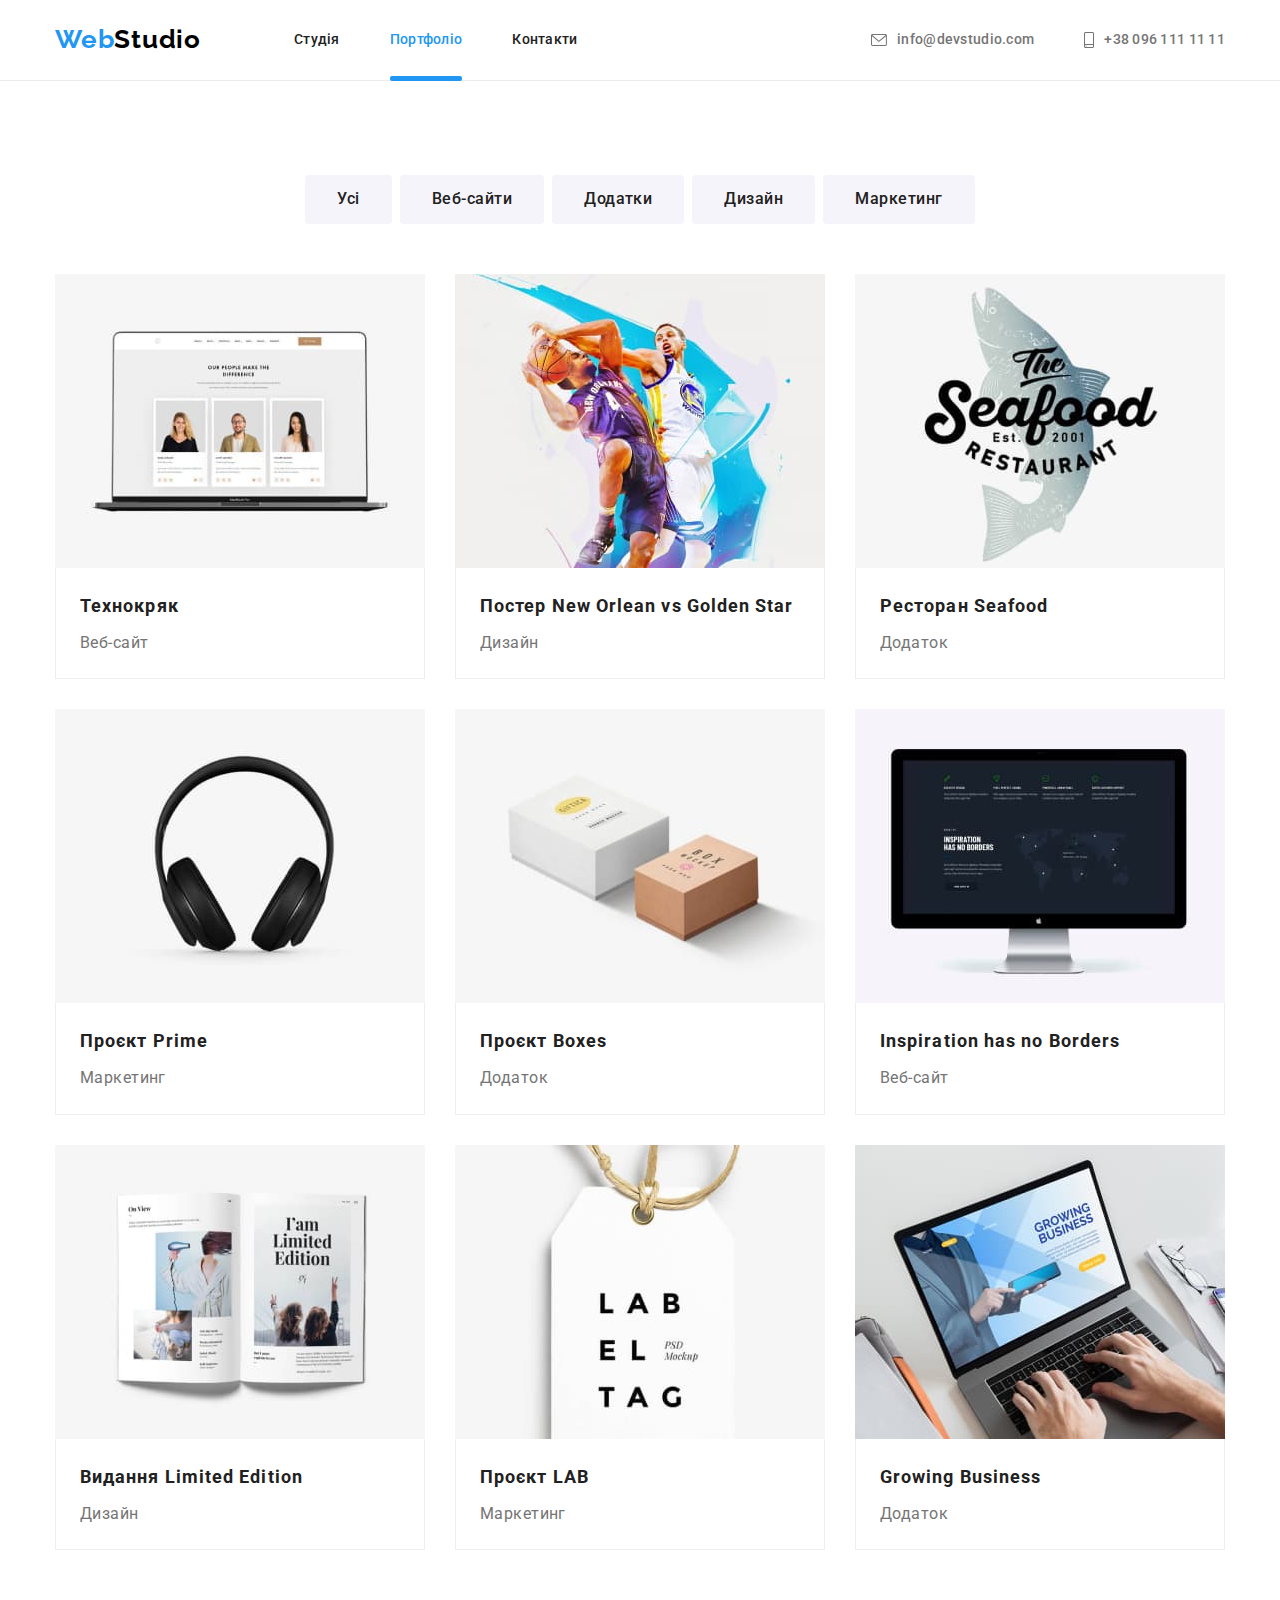
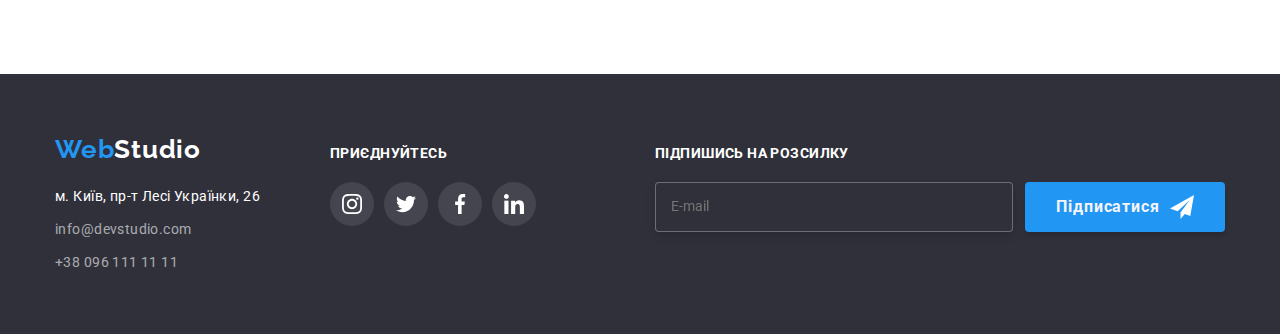
==== portfolio.html @ e3ce152b "up" ====
<!DOCTYPE html>
<html lang="uk">
  <head>
    <meta charset="UTF-8" />
    <meta http-equiv="X-UA-Compatible" content="IE=edge" />
    <meta name="viewport" content="width=device-width, initial-scale=1.0" />
    <title>WebStudio</title>
    <link rel="preconnect" href="https://fonts.googleapis.com" />
    <link rel="preconnect" href="https://fonts.gstatic.com" crossorigin />
    <link
      href="https://fonts.googleapis.com/css2?family=Raleway:wght@700&family=Roboto:wght@400;500;700;900&display=swap"
      rel="stylesheet"
    />
    <link
      rel="stylesheet"
      href="https://cdnjs.cloudflare.com/ajax/libs/modern-normalize/1.1.0/modern-normalize.min.css"
    />
    <link rel="stylesheet" href="./css/styles.css" />
  </head>
  <body>
    <header class="main-header">
      <div class="conteiner page-header-container">
        <nav class="site-nav">
          <a href="./index.html" class="logo head"
            ><span class="logo blu">Web</span
            ><span class="logo black">Studio</span></a
          >
          <ul class="site-nav list">
            <li class="list">
              <a href="./index.html" class="menu-link link">Студія</a>
            </li>
            <li class="list">
              <a href="./portfolio.html" class="menu-link link current"
                >Портфоліо</a
              >
            </li>
            <li class="list"><a href="" class="menu-link link">Контакти</a></li>
          </ul>
        </nav>
        <ul class="contacts-nav list">
          <li class="mail list">
            <a class="link" href="mailto:info@devstudio.com">
              <svg class="contact-icon-item" width="16" height="12">
                <use href="./images/icons.svg#icon-envelope"></use></svg>info@devstudio.com</a
            >
          </li>
          <li class="tel list">
            <a class="link" href="tel:+380961111111">
              <svg class="contact-icon-item" width="10" height="16">
                <use href="./images/icons.svg#icon-smartphone"></use></svg>+38 096 111 11 11</a
            >
          </li>
        </ul>
      </div>
    </header>
    <main>
      <section class="section">
        <div class="conteiner">
          <h1 class="visually-hidden">filtr</h1>
          <ul class="list flex-menu">
            <li>
              <button class="model-open-button" type="button">Усі</button>
            </li>
            <li>
              <button class="model-open-button" type="button">Веб-сайти</button>
            </li>
            <li>
              <button class="model-open-button" type="button">Додатки</button>
            </li>
            <li>
              <button class="model-open-button" type="button">Дизайн</button>
            </li>
            <li>
              <button class="model-open-button" type="button">Маркетинг</button>
            </li>
          </ul>
          <ul class="list flex-conteiner">
            <li class="flex-element">
              <a href="#" class="work-content link">
                <div class="teal-list-img">
                  <img
                    src="images/img5.jpg"
                    alt="Технокряк"
                    width="370"
                    height="294"
                  />
                  <p class="overlay">
                    Ресурс пропонує комплексні пропозиції з різним рівнем
                    функціоналу та сервісів. Все це дозволить відвідувачу
                    отримати вичерпні відомості про компанію чи приватну особу.
                  </p>
                </div>
                <div class="list-blok">
                  <h2 class="list-pro">Технокряк</h2>
                  <p class="list-filtr">Веб-сайт</p>
                </div>
              </a>
            </li>
            <li class="flex-element">
              <a href="#" class="work-content link">
                <div class="teal-list-img">
                  <img
                    src="images/img6.jpg"
                    alt="Постер New Orlean vs Golden Star"
                    width="370"
                    height="294"
                  />
                  <p class="overlay">
                    Ресурс пропонує комплексні пропозиції з різним рівнем
                    функціоналу та сервісів. Все це дозволить відвідувачу
                    отримати вичерпні відомості про компанію чи приватну особу.
                  </p>
                </div>
                <div class="list-blok">
                  <h2 class="list-pro">Постер New Orlean vs Golden Star</h2>
                  <p class="list-filtr">Дизайн</p>
                </div>
              </a>
            </li>
            <li class="flex-element">
              <a href="#" class="work-content link">
                <div class="teal-list-img">
                  <img
                    src="images/img7.jpg"
                    alt="Ресторан Seafood"
                    height="294"
                  />
                  <p class="overlay">
                    Ресурс пропонує комплексні пропозиції з різним рівнем
                    функціоналу та сервісів. Все це дозволить відвідувачу
                    отримати вичерпні відомості про компанію чи приватну особу.
                  </p>
                </div>
                <div class="list-blok">
                  <h2 class="list-pro">Ресторан Seafood</h2>
                  <p class="list-filtr">Додаток</p>
                </div>
              </a>
            </li>
            <li class="flex-element">
              <a href="#" class="work-content link">
                <div class="teal-list-img">
                  <img src="images/img8.jpg" alt="Проєкт Prime" height="294" />
                  <p class="overlay">
                    Ресурс пропонує комплексні пропозиції з різним рівнем
                    функціоналу та сервісів. Все це дозволить відвідувачу
                    отримати вичерпні відомості про компанію чи приватну особу.
                  </p>
                </div>
                <div class="list-blok">
                  <h2 class="list-pro">Проєкт Prime</h2>
                  <p class="list-filtr">Маркетинг</p>
                </div>
              </a>
            </li>
            <li class="flex-element">
              <a href="#" class="work-content link">
                <div class="teal-list-img">
                  <img src="images/img9.jpg" alt="Проєкт Boxes" height="294" />
                  <p class="overlay">
                    Ресурс пропонує комплексні пропозиції з різним рівнем
                    функціоналу та сервісів. Все це дозволить відвідувачу
                    отримати вичерпні відомості про компанію чи приватну особу.
                  </p>
                </div>
                <div class="list-blok">
                  <h2 class="list-pro">Проєкт Boxes</h2>
                  <p class="list-filtr">Додаток</p>
                </div>
              </a>
            </li>
            <li class="flex-element">
              <a href="#" class="work-content link">
                <div class="teal-list-img">
                  <img
                    src="images/img10.jpg"
                    alt="Inspiration has no Borders"
                    height="294"
                  />
                  <p class="overlay">
                    Ресурс пропонує комплексні пропозиції з різним рівнем
                    функціоналу та сервісів. Все це дозволить відвідувачу
                    отримати вичерпні відомості про компанію чи приватну особу.
                  </p>
                </div>
                <div class="list-blok">
                  <h2 class="list-pro">Inspiration has no Borders</h2>
                  <p class="list-filtr">Веб-сайт</p>
                </div>
              </a>
            </li>
            <li class="flex-element">
              <a href="#" class="work-content link">
                <div class="teal-list-img">
                  <img
                    src="images/img11.jpg"
                    alt="Видання Limited Edition"
                    height="294"
                  />
                  <p class="overlay">
                    Ресурс пропонує комплексні пропозиції з різним рівнем
                    функціоналу та сервісів. Все це дозволить відвідувачу
                    отримати вичерпні відомості про компанію чи приватну особу.
                  </p>
                </div>
                <div class="list-blok">
                  <h2 class="list-pro">Видання Limited Edition</h2>
                  <p class="list-filtr">Дизайн</p>
                </div>
              </a>
            </li>
            <li class="flex-element">
              <a href="#" class="work-content link">
                <div class="teal-list-img">
                  <img src="images/img12.jpg" alt="Проєкт LAB" height="294" />
                  <p class="overlay">
                    Ресурс пропонує комплексні пропозиції з різним рівнем
                    функціоналу та сервісів. Все це дозволить відвідувачу
                    отримати вичерпні відомості про компанію чи приватну особу.
                  </p>
                </div>
                <div class="list-blok">
                  <h2 class="list-pro">Проєкт LAB</h2>
                  <p class="list-filtr">Маркетинг</p>
                </div>
              </a>
            </li>
            <li class="flex-element">
              <a href="#" class="work-content link">
                <div class="teal-list-img">
                  <img
                    src="images/img13.jpg"
                    alt="Growing Business"
                    height="294"
                  />
                  <p class="overlay">
                    Ресурс пропонує комплексні пропозиції з різним рівнем
                    функціоналу та сервісів. Все це дозволить відвідувачу
                    отримати вичерпні відомості про компанію чи приватну особу.
                  </p>
                </div>
                <div class="list-blok">
                  <h2 class="list-pro">Growing Business</h2>
                  <p class="list-filtr">Додаток</p>
                </div>
              </a>
            </li>
          </ul>
        </div>
      </section>
    </main>
    <footer class="footer" id="adres">
      <div class="conteiner box-web">
        <div class="footer-box">
          <a class="logo link" href="./index.html">
            <span class="blu">Web</span><span class="white">Studio</span></a
          >
          <address class="menu-adress">
            <ul class="list menu-adress">
              <li class="adres-li">
                <a
                  class="maps link cursor footer-text"
                  href="https://goo.gl/maps/XMLc6LqxGpTmerbL7"
                  >м. Київ, пр-т Лесі Українки, 26</a
                >
              </li>
              <li class="adres-li">
                <a class="address link cursor" href="mailto:info@devstudio.com"
                  >info@devstudio.com</a
                >
              </li>
              <li>
                <a class="address link cursor" href="tel:+380961111111"
                  >+38 096 111 11 11</a
                >
              </li>
            </ul>
          </address>
        </div>
        <div class="">
          <p class="text-adres">приєднуйтесь</p>
          <ul class="social-list-adres list">
            <li>
              <a href="" class="icon-adres-link">
                <svg aria-label="інстаграм" class="social-adres-icon">
                  <use
                    aria-label="інстаграм"
                    href="./images/icons.svg#icon-instagram"
                  ></use>
                </svg>
              </a>
            </li>
            <li>
              <a href="" class="icon-adres-link">
                <svg aria-label="твітер" class="social-adres-icon">
                  <use href="./images/icons.svg#icon-twitter"></use>
                </svg>
              </a>
            </li>
            <li>
              <a href="" class="icon-adres-link">
                <svg aria-label="фейсбук" class="social-adres-icon">
                  <use href="./images/icons.svg#icon-facebook"></use>
                </svg>
              </a>
            </li>
            <li>
              <a href="" class="icon-adres-link">
                <svg aria-label="лінклід" class="social-adres-icon">
                  <use href="./images/icons.svg#icon-linkedin"></use>
                </svg>
              </a>
            </li>
          </ul>
        </div>
        <div class="form-subscription">
          <p class="text-adres">підпишись на розсилку</p>
          <form class="form-subscription-item list">
            <input
              type="email"
              name="email"
              id="email"
              class="mail-list"
              placeholder="E-mail"
              required
            />
            <button class="flay" type="button">
              Підписатися<svg class="flay-svg" width="24" height="24">
                <use href="./images/icons.svg#icon-send"></use>
              </svg>
            </button>
          </form>
        </div>
      </div>
    </footer>
  </body>
</html>
---- css/styles.css ----
:root {
  --logo-font: "Raleway", sans-serif;
  --primary-text-color: #757575;
  --title-text-color: #212121;
  --secondaty-bg-color: #f5f4fa;
  --primery-accent-color: #2196f3;
  --primary-dark-color: #2f303a;
  --primary-bg-color: #ffffff;
  --primary-fon-color: #f5f5f5;
  --timing-function: cubic-bezier(0.4, 0, 0.2, 1);
}

body {
  color: var(--primary-text-color);
  font-size: 14px;
  font-family: "Roboto", sans-serif;
  letter-spacing: 0.03em;
  background-color: var(--primary-bg-color);
}
.section {
  padding-top: 94px;
  padding-bottom: 94px;
}
.conteiner {
  width: 1200px;
  padding-left: 15px;
  padding-right: 15px;
  margin: 0 auto;
}
img {
  display: block;
  max-width: 100%;
  height: auto;
}
button {
  border: none;
}
h1,
h2,
h3,
h4,
p {
  margin-top: 0;
  margin-bottom: 0;
}
ul,
ol {
  margin-top: 0;
  margin-bottom: 0;
  padding-left: 0;
}
.link {
  text-decoration: none;
}
.link {
  color: var(--primary-text-color);
  text-decoration: none;
  cursor: pointer;
}

.list {
  list-style: none;
}
/* ======== HEADER ============*/

.main-header {
  background-color: var(--primary-bg-color);
  border-bottom: 1px solid #ececec;
}
.page-header-container {
  display: flex;
  align-items: center;
  justify-content: space-between;
}

.site-nav {
  display: flex;
  align-items: center;
}

.site-nav.list {
  display: flex;
  column-gap: 50px;
  margin-right: auto;
}

.site-nav .link {
  display: block;
  padding-top: 32px;
  padding-bottom: 32px;
  font-family: var(--primary-font);
  font-weight: 500;
  font-size: 14px;
  line-height: 1.14;
  letter-spacing: 0.02em;
  color: var(--title-text-color);
  transition: color 250ms var(--timing-function);
}
.site-nav .link:focus,
.site-nav .link:hover,
.site-nav .link:active {
  color: var(--primery-accent-color);
}
.site-nav .link.current {
  color: var(--primery-accent-color);
}

.contacts-nav.list {
  display: flex;
  color: var(--primary-text-color);
  font-weight: 500;
  font-size: 14px;
  line-height: 1.14;
  letter-spacing: 0.02em;
}

.contacts-nav .link:focus,
.contacts-nav .link:hover {
  color: var(--primery-accent-color);
}
.contacts-nav .link {
  display: flex;
  align-items: center;
  justify-content: center;
  padding-top: 32px;
  padding-bottom: 32px;
  color: var(--primary-text-color);
  transition: color 250ms var(--timing-function);
}
.border {
  border-bottom: 1px solid #ececec;
}
.mail .list {
  margin-right: 50px;
}
.mail.list-footer {
  list-style: none;
  margin-bottom: 9px;
}
.mail.list {
  margin-right: 50px;
}

.menu-link {
  position: relative;
  display: block;
  color: currentColor;
}
.menu-link::after {
  content: "";
  position: absolute;
  left: 0;
  bottom: 0;
  border-radius: 2px;
  display: block;
  width: 100%;
  height: 5px;
  opacity: 0;
  background-color: var(--primery-accent-color);
}
.current:after {
  opacity: 1;
  bottom: -1px;
}
.logo {
  text-decoration: none;
  font-family: var(--logo-font);
  font-weight: 700;
  font-size: 26px;
  line-height: 1.19;
  letter-spacing: 0.03em;
}
.logo.head {
  margin-right: 93px;
  padding-top: 24px;
  padding-bottom: 25px;
}
.logo .blue {
  color: var(--primery-accent-color);
}
.logo .black {
  color: #000000;
}
.logo .white {
  color: var(--primary-bg-color);
}

.box-header {
  color: #2196f3;
}

.blu {
  color: var(--primery-accent-color);
}
.white {
  color: var(--primary-bg-color);
}
.visually-hidden {
  position: absolute;
  white-space: nowrap;
  width: 1px;
  height: 1px;
  overflow: hidden;
  border: 0;
  padding: 0;
  clip: rect(0 0 0 0);
  clip-path: inset(50%);
  margin: -1px;
}
/*==============MODAL========*/
.backdrop {
  position: fixed;
  top: 0;
  left: 0;
  width: 100%;
  height: 100%;
  z-index: 10;
  opacity: 1;
  visibility: visible;
  pointer-events: auto;
  background: rgba(0, 0, 0, 0.2);
  transition: opacity 500ms ease, visibility 250ms ease;
}
.backdrop.is-hidden {
  visibility: hidden;
  opacity: 0;
  pointer-events: none;
}
.modal {
  position: absolute;
  top: 50%;
  left: 50%;
  transform: translate(-50%, -50%);
  height: 581px;
  width: 528px;
  padding: 40px;
  background-color: var(--primary-bg-color);
  border-radius: 4px;
  box-shadow: 0px 1px 3px rgba(0, 0, 0, 0.12), 0px 1px 1px rgba(0, 0, 0, 0.14),
    0px 2px 1px rgba(0, 0, 0, 0.2);
}
.modal-close-btn {
  position: absolute;
  top: 8px;
  right: 8px;
  display: flex;
  align-items: center;
  justify-content: center;
  width: 30px;
  height: 30px;
  border-radius: 50%;
  background-color: transparent;
  border: 1px solid rgba(0, 0, 0, 0.1);
  padding: 0;
  cursor: pointer;
  transition-duration: 250ms var(--timing-function),
    fill 250ms var(--timing-function);
}
.modal-close-btn:focus,
.modal-close-btn:hover {
  fill: var(--primery-accent-color);
}

.model-open-but {
  display: inline-block;
  text-align: center;
  padding: 10px 32px;
  font-family: inherit;
  font-weight: 700;
  font-size: 16px;
  line-height: 1.8;
  letter-spacing: 0.06em;
  border-radius: 4px;
  border: 0px solid transparent;
  box-shadow: 0px 4px 4px rgb(0 0 0 / 15%);
  cursor: pointer;
  background-color: var(--primery-accent-color);
  color: var(--secondaty-bg-color);
  transition-duration: 250ms var(--timing-function);
}
.modal-form-field {
  margin-bottom: 10px;
  font-weight: 400;
  font-size: 12px;
  line-height: 1.17;
  letter-spacing: 0.01em;
}

.icon {
  position: absolute;
  top: 50%;
  left: 12px;
  display: block;
  transform: translateY(-50%);
  transition: border-color var(--timing-function);
}

.flay {
  display: inline-flex;
  align-items: center;
  justify-content: center;
  text-align: left;
  width: 200px;
  height: 50px;
  padding: 10px 28px;
  font-family: inherit;
  font-weight: 700;
  font-size: 16px;
  line-height: 1.8;
  letter-spacing: 0.06em;
  border-radius: 4px;
  border: 0px solid transparent;
  box-shadow: 0px 4px 4px rgb(0 0 0 / 15%);
  cursor: pointer;
  background-color: var(--primery-accent-color);
  color: var(--secondaty-bg-color);
  transition: background-color var(--timing-function);
}

.flay-svg {
  margin-left: 10px;
}

.model-open-button {
  display: inline-block;
  text-align: center;
  padding: 10px 32px;
  font-family: inherit;
  font-weight: 500;
  font-size: 16px;
  line-height: 1.8;
  letter-spacing: 0.03em;
  border-radius: 4px;
  border: 0px solid transparent;
  cursor: pointer;
  color: var(--title-text-color);
  background-color: var(--secondaty-bg-color);
  transition: color 250ms var(--timing-function),
    background-color 250ms var(--timing-function),
    box-shadow 250ms var(--timing-function);
}
.model-open-button:hover,
.model-open-button:focus {
  color: var(--primary-bg-color);
  background: var(--primery-accent-color);
  box-shadow: 0px 4px 4px rgb(0 0 0 / 15%);
}
.form {
  display: flex;
  flex-direction: column;
}

.date-com {
  display: block;
  width: 100%;
  height: 120px;
  margin-top: 4px;
  padding: 12px 16px;
  resize: none;
  border: 1px solid rgba(33, 33, 33, 0.2);
  border-radius: 4px;
  transition: border-color var(--timing-function);
}
.label-span-model {
  display: block;
  font-weight: 400;
  line-height: 1.16px;
  letter-spacing: 0.01em;
  color: #757575;
  margin-bottom: 10px;
}
.input-date {
  width: 100%;
  height: 40px;
  border: 1px solid rgba(33, 33, 33, 0.2);
  border-radius: 4px;
  padding-left: 42px;
  transition: border-color var(--timing-function);
}

.input-date:focus + .icon {
  fill: var(--primery-accent-color);
}

.input-date:focus {
  outline: none;
  border-color: var(--primery-accent-color);
}

.date-com:focus {
  outline: none;
  border-color: var(--primery-accent-color);
}

.modal-form-input-wrapper {
  position: relative;
  display: block;
  margin-top: 4px;
}

.modal-form-own-checkbox-icon {
  display: none;
}

.dogovir {
  text-decoration: underline;
  color: var(--primery-accent-color);
  padding-left: 5px;
}
textarea {
  resize: none;
}

.checkbox:checked + .modal-form-own-checkbox {
  background-color: var(--primery-accent-color);
  border: var(--primery-accent-color);
}
.checkbox:checked + .modal-form-own-checkbox .modal-form-own-checkbox-icon {
  display: block;
}
.checkbox {
  position: absolute;
  appearance: none;
}

.checkbox-label {
  display: flex;
  justify-content: center;
}

.modal-form-own-checkbox {
  width: 16px;
  height: 15px;
  border: 1px solid #303030;
  border-radius: 2px;
  cursor: pointer;
  margin-right: 10px;
}

.zagolovor {
  margin-bottom: 12px;
  font-family: var(--logo-font);
  font-weight: 700;
  font-size: 20px;
  line-height: 1.15;
  text-align: center;
  color: var(--title-text-color);
}
.send {
  width: 200px;
  text-align: center;
  padding: 10px 32px;
  margin-top: 30px;
  align-self: center;
  font-family: inherit;
  font-weight: 700;
  font-size: 16px;
  line-height: 1.8;
  letter-spacing: 0.06em;
  border-radius: 4px;
  border: 0px solid transparent;
  box-shadow: 0px 4px 4px rgb(0 0 0 / 15%);
  cursor: pointer;
  background-color: var(--primery-accent-color);
  color: var(--secondaty-bg-color);
  transition: background-color var(--timing-function);
}
.mail-list {
  width: 358px;
  padding: 15px;
  font-weight: 400;
  line-height: 1.25;
  border-radius: 4px;
  background: #2f303a;
  color: rgba(255, 255, 255, 0.6);
  border: 1px solid rgba(255, 255, 255, 0.3);
  filter: drop-shadow(0px 4px 4px rgba(0, 0, 0, 0.15));
}
.umova-dogovoru {
  text-align: left;
}

.text {
  font-weight: 900;
  font-size: 44px;
  line-height: 60px;
  letter-spacing: 0.06em;
  text-transform: uppercase;
  color: var(--primary-bg-color);
  width: 696px;
  margin: 0 auto;
  margin-bottom: 30px;
}
.hero {
  background-color: var(--primary-dark-color);
  background-image: linear-gradient(
      rgba(47, 48, 58, 0.4),
      rgba(47, 48, 58, 0.4)
    ),
    url("../images/fon.jpg");
  background-size: cover;
  max-width: 1600px;
  text-align: center;
  margin-left: auto;
  margin-right: auto;
  text-align: center;
  padding: 200px 0;
}

.employees {
  display: flex;
}

.employees-card:nth-child(4n) {
  margin-right: 0;
}
.employees-card:nth-child(- n + 4) {
  margin-right: 0;
}
.employees-card {
  margin-right: 30px;
}
/*=================WORK=================*/
.work-conteiner {
  padding-top: 0;
  color: var(--primary-fon-color);
}
.work {
  font-weight: 700;
  font-size: 36px;
  line-height: 1.17;
  text-align: center;
  margin-bottom: 50px;
  color: var(--title-text-color);
}
.work-img {
  position: relative;
  margin-right: 30px;
}
.work-img > .thumb {
  position: absolute;
  display: flex;
  justify-content: center;
  align-items: center;
  bottom: 0;
  width: 370px;
  height: 70px;
  font-weight: 700;
  line-height: 1, 14;
  text-transform: uppercase;
  color: #ffffff;
  background: rgba(47, 48, 58, 0.8);
}
.work-img:nth-child(3n) {
  margin-right: 0;
}
.work-img:nth-child(- n + 3) {
  margin-right: 0;
}
.work-box {
  display: flex;
}
.work-list {
  margin-bottom: 10px;
  font-weight: 700;
  font-size: 14px;
  line-height: 1.14;
  text-transform: uppercase;
  color: var(--title-text-color);
}

.paragraf {
  line-height: 1.7;
  color: var(--primary-text-color);
}

/*===============ICON==============*/

.social-list {
  display: flex;
  align-items: center;
  justify-content: center;
  column-gap: 10px;
  margin-bottom: 30px;
}

.social-list-link {
  display: flex;
  align-items: center;
  justify-content: center;
  width: 44px;
  height: 44px;
  border-radius: 50%;
  background-color: #ffffff;
  transition: background-color 250ms var(--timing-function),
    fill 250ms var(--timing-function);
}
.social-list-link:hover,
.social-list-link:focus {
  background-color: var(--primery-accent-color);
}

.social-list-link:hover .social-list-icon,
.social-list-link:focus .social-list-icon {
  fill: var(--primary-bg-color);
}

.social-list-icon {
  width: 20px;
  height: 20px;
  fill: #afb1b8;
  align-items: center;
  justify-content: center;
  transition: fill 250ms var(--timing-function);
}
.antena-icon {
  display: flex;
  align-items: center;
  justify-content: center;
  width: 270px;
  height: 120px;
  border-radius: 4px;
  margin-bottom: 30px;
  background-color: var(--secondaty-bg-color);
}
.company-item {
  display: flex;
  align-items: center;
  justify-content: center;
  gap: 30px;
}
.company-list {
  display: flex;
  align-items: center;
  justify-content: center;
  width: 170px;
  height: 92px;
  border: 1px solid #afb1b8;
  border-radius: 4px;
  transition: border-color 250ms var(--timing-function);
}
.company-list:hover,
.company-list:focus {
  border-color: var(--primery-accent-color);
}
.company-icon {
  display: flex;
  align-items: center;
  justify-content: center;
  width: 100%;
  height: 100%;
  color: #afb1b8;
  fill: currentColor;
  transition: fill 250ms var(--timing-function);
}
.company-icon.link:hover,
.company-icon.link:focus {
  fill: var(--primery-accent-color);
}

.contact-icon-item {
  align-items: center;
  justify-content: center;
  margin-right: 10px;
  fill: currentColor;
}

/*===============TEAM===============*/
.team-section {
  background-color: var(--secondaty-bg-color);
}
.work-team {
  display: flex;
}
.people-box {
  background-color: var(--primary-bg-color);
  box-shadow: 0px 1px 3px rgba(0, 0, 0, 0.12), 0px 1px 1px rgba(0, 0, 0, 0.14),
    0px 2px 1px rgba(0, 0, 0, 0.2);
  border-radius: 0px 0px 4px 4px;
  margin-right: 30px;
}
.people-box:nth-child(4n) {
  margin-right: 0;
}
.people-box:nth-child(- n + 4) {
  margin-right: 0;
}
.people {
  margin-top: 30px;
  font-weight: 500;
  font-size: 16px;
  line-height: 1.9;
  text-align: center;
  color: var(--title-text-color);
}
.profession {
  font-size: 16px;
  line-height: 1.9;
  text-align: center;
  margin-bottom: 16px;
  color: var(--primary-text-color);
}
/*=========FOOTER===============*/
.footer {
  padding-top: 60px;
  padding-bottom: 60px;
  background: var(--primary-dark-color);
}
.cursor {
  cursor: default;
  font-style: normal;
}
.maps {
  font-weight: 400;
  line-height: 1.7;
  color: var(--primary-bg-color);
}
.address {
  line-height: 1.7;
  color: rgba(255, 255, 255, 0.6);
}
.social-list-adres {
  display: flex;
  align-items: center;
  justify-content: center;
  column-gap: 10px;
}
.form-subscription {
  margin-left: auto;
}
.form-subscription-item {
  position: relative;
  display: flex;
  align-items: center;
  justify-content: center;
  column-gap: 12px;
}
.list-blok {
  padding-left: 24px;
  padding-right: 24px;
  padding-bottom: 20px;
  padding-top: 20px;
  padding: 20px 24px;
  border: 1px solid #eeeeee;
  border-top: 0;
}
.list-pro {
  font-weight: 700;
  font-size: 18px;
  line-height: 2;
  letter-spacing: 0.06em;
  color: var(--title-text-color);
  margin-bottom: 4px;
}
.list-filtr {
  font-size: 16px;
  line-height: 1.9;
  color: var(--primary-text-color);
  margin: 0;
}
/*===========PORTFOLIO==============*/
.flex-menu {
  display: flex;
  justify-content: center;
  list-style: none;
  column-gap: 8px;
}
.flex-conteiner {
  display: flex;
  flex-wrap: wrap;
  margin-top: 50px;
}
.flex-element {
  margin-right: 30px;
  margin-bottom: 30px;
  width: 370px;
  transition: box-shadow 250ms var(--timing-function);
}
.flex-element:hover {
  box-shadow: 0px 1px 1px rgba(0, 0, 0, 0.12), 0px 4px 4px rgba(0, 0, 0, 0.06),
    1px 4px 6px rgba(0, 0, 0, 0.16);
}

.teal-list-img {
  position: relative;
  overflow: hidden;
}

.overlay {
  position: absolute;
  top: 0;
  left: 0;
  width: 100%;
  height: 100%;
  font-weight: 400;
  font-size: 18px;
  line-height: 28px;
  background-color: rgba(33, 150, 243, 0.9);
  color: var(--secondaty-bg-color);
  padding: 63px 24px;
  overflow: auto;
  transform: translateY(100%);
  transition: transform 250ms var(--timing-function);
}

.work-content:hover .overlay,
.work-content:focus .overlay {
  transform: translateY(0%);
}

.flex-element:nth-child(3n) {
  margin-right: 0;
}
.flex-element:nth-child(- n + 3) {
  margin-right: 0;
}

.adres-li {
  margin-bottom: 9px;
}
.menu-adress {
  display: block;
  margin-top: 20px;
}
.work-content.link {
  display: block;
  width: 294px;
  width: 370px;
  transition: box-shadow 250ms var(--timing-function);
}
.work-content.link:hover,
.work-content.link:focus {
  box-shadow: 0px 1px 1px rgba(0, 0, 0, 0.12), 0px 4px 4px rgba(0, 0, 0, 0.06),
    1px 4px 6px rgba(0, 0, 0, 0.16);
}
.text-adres {
  color: var(--primary-bg-color);
  line-height: 1.14;
  font-weight: 700;
  font-size: 14px;
  text-transform: uppercase;
  margin-bottom: 20px;
}
.social-list {
  display: flex;
  justify-content: center;
  column-gap: 10px;
}
.icon-adres-link {
  display: flex;
  align-items: center;
  justify-content: center;
  width: 44px;
  height: 44px;
  border-radius: 50%;
  background-color: rgba(255, 255, 255, 0.1);
  transition: background-color 250ms var(--timing-function);
}
.icon-adres-link:hover,
.icon-adres-link:focus {
  background-color: var(--primery-accent-color);
}

.social-adres-icon {
  width: 20px;
  height: 20px;
  fill: #ffffff;
}
.box-web {
  display: flex;
  align-items: baseline;
}
.footer-box {
  display: inline-block;
  margin-right: 70px;
}
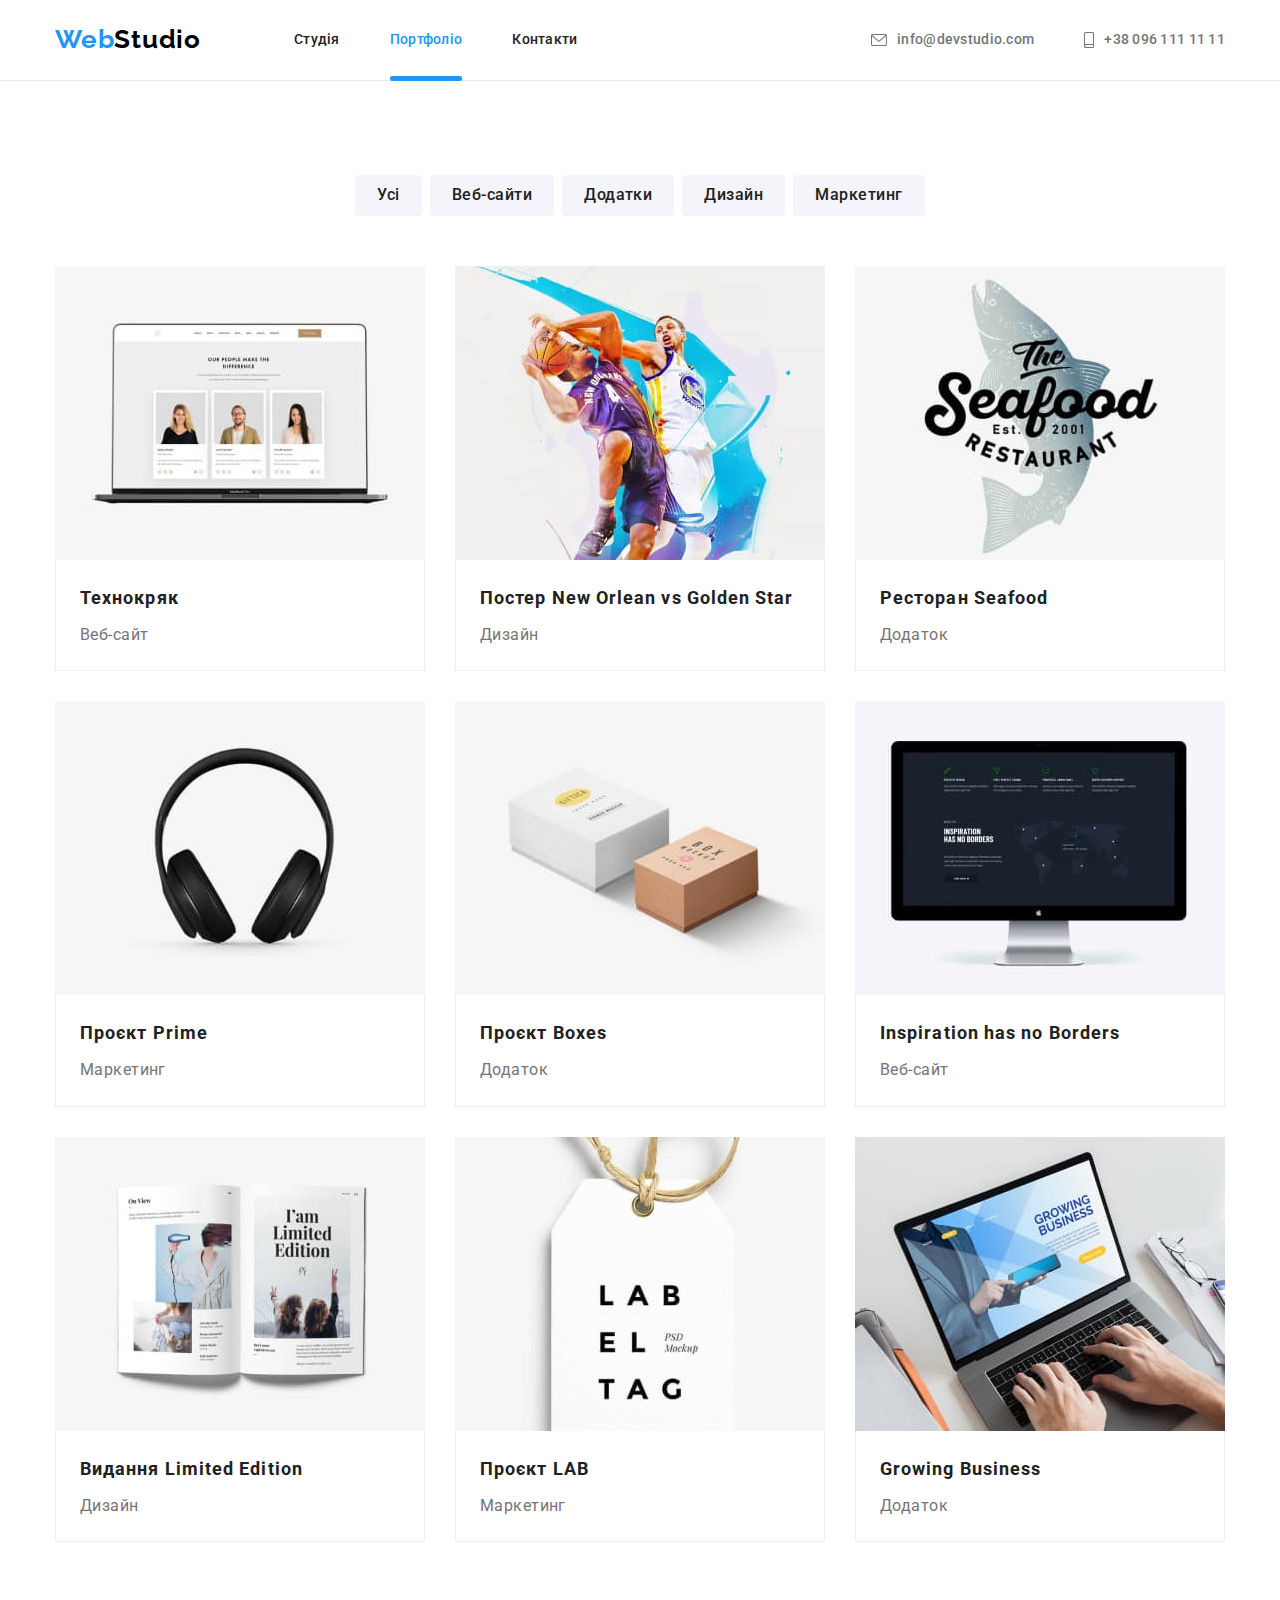
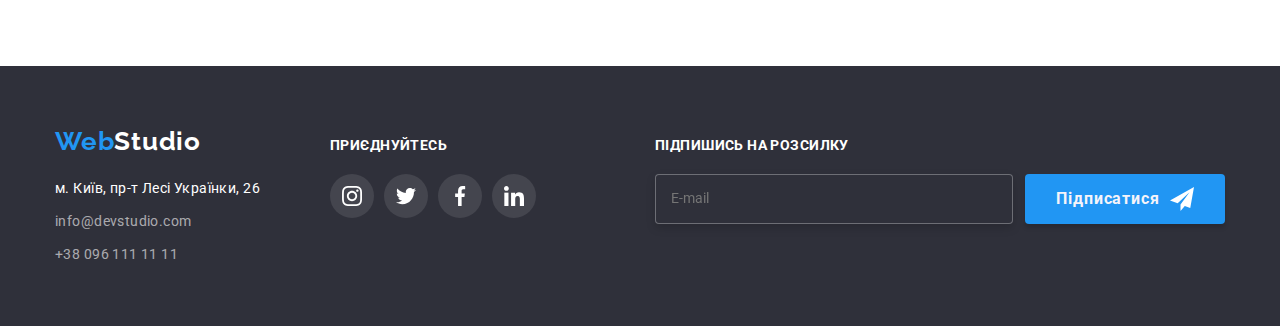
==== commit a0f3313e: "up" ====
--- a/portfolio.html
+++ b/portfolio.html
@@ -16,6 +16,7 @@
       href="https://cdnjs.cloudflare.com/ajax/libs/modern-normalize/1.1.0/modern-normalize.min.css"
     />
     <link rel="stylesheet" href="./css/styles.css" />
+    <link rel="stylesheet" href="./css/mail.min.css"/>
   </head>
   <body>
     <header class="main-header">
@@ -324,8 +325,8 @@
               placeholder="E-mail"
               required
             />
-            <button class="flay" type="button">
-              Підписатися<svg class="flay-svg" width="24" height="24">
+            <button class="btn" type="button">
+              Підписатися<svg class="btn-svg" width="24" height="24">
                 <use href="./images/icons.svg#icon-send"></use>
               </svg>
             </button>
--- a/css/mail.min.css
+++ b/css/mail.min.css
@@ -0,0 +1 @@
+:root{--logo-font: "Raleway", sans-serif;--primary-text-color: #757575;--title-text-color: #212121;--secondaty-bg-color: #f5f4fa;--primery-accent-color: #2196f3;--primary-dark-color: #2f303a;--primary-bg-color: #ffffff;--primary-fon-color: #f5f5f5;--timing-function: cubic-bezier(0.4, 0, 0.2, 1)}.visually-hidden{position:absolute;white-space:nowrap;width:1px;height:1px;overflow:hidden;border:0;padding:0;clip:rect(0 0 0 0);clip-path:inset(50%);margin:-1px}h1,h2,h3,h4,p{margin-top:0;margin-bottom:0}ul,ol{margin-top:0;margin-bottom:0;padding-left:0}body{color:var(--primary-text-color);font-size:14px;font-family:"Roboto",sans-serif;letter-spacing:.03em;background-color:var(--primary-bg-color)}img{display:block;max-width:100%;height:auto}button{border:none}.link{color:var(--primary-text-color);text-decoration:none;cursor:pointer}.list{list-style:none}.section{padding-top:94px;padding-bottom:94px}.conteiner{width:1200px;padding-left:15px;padding-right:15px;margin:0 auto}.backdrop{position:fixed;top:0;left:0;width:100%;height:100%;z-index:10;opacity:1;visibility:visible;pointer-events:auto;background:rgba(0,0,0,.2);transition:opacity 500ms ease,visibility 250ms ease}.backdrop.is-hidden{visibility:hidden;opacity:0;pointer-events:none}.modal{position:absolute;top:50%;left:50%;transform:translate(-50%, -50%);height:581px;width:528px;padding:40px;background-color:var(--primary-bg-color);border-radius:4px;box-shadow:0px 1px 3px rgba(0,0,0,.12),0px 1px 1px rgba(0,0,0,.14),0px 2px 1px rgba(0,0,0,.2)}.modal-close-btn{position:absolute;top:8px;right:8px;display:flex;align-items:center;justify-content:center;width:30px;height:30px;border-radius:50%;background-color:rgba(0,0,0,0);border:1px solid rgba(0,0,0,.1);padding:0;cursor:pointer;transition-duration:250ms var(--timing-function),fill 250ms var(--timing-function)}.modal-close-btn:focus,.modal-close-btn:hover{fill:var(--primery-accent-color)}.model-open-but{display:inline-block;text-align:center;padding:10px 32px;font-family:inherit;font-weight:700;font-size:16px;line-height:1.8;letter-spacing:.06em;border-radius:4px;border:0px solid rgba(0,0,0,0);box-shadow:0px 4px 4px rgba(0,0,0,.15);cursor:pointer;background-color:var(--primery-accent-color);color:var(--secondaty-bg-color);transition-duration:250ms var(--timing-function)}.model-open-but:hover,.model-open-but:focus{background-color:#188ce8}.modal-form-field{margin-bottom:10px;font-weight:400;font-size:12px;line-height:1.17;letter-spacing:.01em}.modal-icon{position:absolute;top:50%;left:12px;display:block;transform:translateY(-50%);transition:border-color var(--timing-function)}.form{display:flex;flex-direction:column}.date-com{display:block;width:100%;height:120px;margin-top:4px;padding:12px 16px;resize:none;border:1px solid rgba(33,33,33,.2);border-radius:4px;transition:border-color var(--timing-function)}.label-span-model{display:block;font-weight:400;line-height:1.16px;letter-spacing:.01em;color:#757575;margin-bottom:10px}.input-date{width:100%;height:40px;border:1px solid rgba(33,33,33,.2);border-radius:4px;padding-left:42px;transition:border-color var(--timing-function)}.input-date:focus+.icon{fill:var(--primery-accent-color)}.input-date:focus{outline:none;border-color:var(--primery-accent-color)}.date-com:focus{outline:none;border-color:var(--primery-accent-color)}.modal-form-input-wrapper{position:relative;display:block;margin-top:4px}.modal-form-own-checkbox-icon{display:none}.checkbox-item{text-decoration:underline;color:var(--primery-accent-color);padding-left:5px}textarea{resize:none}.checkbox:checked+.modal-form-own-checkbox{background-color:var(--primery-accent-color);border:var(--primery-accent-color)}.checkbox:checked+.modal-form-own-checkbox .modal-form-own-checkbox-icon{display:block}.checkbox{position:absolute;appearance:none}.checkbox-label{display:flex;justify-content:center}.modal-form-own-checkbox{width:16px;height:15px;border:1px solid #303030;border-radius:2px;cursor:pointer;margin-right:10px}.form-text{margin-bottom:12px;font-family:var(--logo-font);font-weight:700;font-size:20px;line-height:1.15;text-align:center;color:var(--title-text-color)}.button-modal{width:200px;text-align:center;padding:10px 32px;margin-top:30px;align-self:center;font-family:inherit;font-weight:700;font-size:16px;line-height:1.8;letter-spacing:.06em;border-radius:4px;border:0px solid rgba(0,0,0,0);box-shadow:0px 4px 4px rgba(0,0,0,.15);cursor:pointer;background-color:var(--primery-accent-color);color:var(--secondaty-bg-color);transition:background-color var(--timing-function)}.work-conteiner{padding-top:0;color:var(--primary-fon-color)}.work{font-weight:700;font-size:36px;line-height:1.17;text-align:center;margin-bottom:50px;color:var(--title-text-color)}.work-img{position:relative;margin-right:30px}.work-img>.thumb{position:absolute;display:flex;justify-content:center;align-items:center;bottom:0;width:370px;height:70px;font-weight:700;line-height:1,14;text-transform:uppercase;color:#fff;background:rgba(47,48,58,.8)}.work-img:nth-child(3n){margin-right:0}.work-img:nth-child(n+3){margin-right:0}.work-box{display:flex}.logo{text-decoration:none;font-family:var(--logo-font);font-weight:700;font-size:26px;line-height:1.19;letter-spacing:.03em}.logo.head{margin-right:93px;padding-top:24px;padding-bottom:25px}.logo .blue{color:var(--primery-accent-color)}.logo .black{color:#000}.logo .white{color:var(--primary-bg-color)}.box-header{color:#2196f3}.blu{color:var(--primery-accent-color)}.white{color:var(--primary-bg-color)}.main-header{background-color:var(--primary-bg-color);border-bottom:1px solid #ececec}.page-header-container{display:flex;align-items:center;justify-content:space-between}.site-nav{display:flex;align-items:center}.site-nav.list{display:flex;column-gap:50px;margin-right:auto}.site-nav .link{display:block;padding-top:32px;padding-bottom:32px;font-family:var(--primary-font);font-weight:500;font-size:14px;line-height:1.14;letter-spacing:.02em;color:var(--title-text-color);transition:color 250ms var(--timing-function)}.site-nav .link:focus,.site-nav .link:hover,.site-nav .link:active{color:var(--primery-accent-color)}.site-nav .link.current{color:var(--primery-accent-color)}.contacts-nav.list{display:flex;color:var(--primary-text-color);font-weight:500;font-size:14px;line-height:1.14;letter-spacing:.02em}.contacts-nav .link:focus,.contacts-nav .link:hover{color:var(--primery-accent-color)}.contacts-nav .link{display:flex;align-items:center;justify-content:center;padding-top:32px;padding-bottom:32px;color:var(--primary-text-color);transition:color 250ms var(--timing-function)}.mail .list{margin-right:50px}.mail.list-footer{list-style:none;margin-bottom:9px}.mail.list{margin-right:50px}.menu-link{position:relative;display:block;color:currentColor}.menu-link::after{content:"";position:absolute;left:0;bottom:0;border-radius:2px;display:block;width:100%;height:5px;opacity:0;background-color:var(--primery-accent-color)}.current:after{opacity:1;bottom:-1px}.contact-icon-item{align-items:center;justify-content:center;margin-right:10px;fill:currentColor}.hero{background-color:var(--primary-dark-color);background-image:linear-gradient(rgba(47, 48, 58, 0.4), rgba(47, 48, 58, 0.4)),url("../images/fon.jpg");background-size:cover;max-width:1600px;text-align:center;margin-left:auto;margin-right:auto;text-align:center;padding:200px 0}.text{font-weight:900;font-size:44px;line-height:60px;letter-spacing:.06em;text-transform:uppercase;color:var(--primary-bg-color);width:696px;margin:0 auto;margin-bottom:30px}.footer{padding-top:60px;padding-bottom:60px;background:var(--primary-dark-color)}.cursor{cursor:default;font-style:normal}.maps{font-weight:400;line-height:1.7;color:var(--primary-bg-color)}.btn{display:inline-flex;align-items:center;justify-content:center;text-align:left;width:200px;height:50px;padding:10px 28px;font-family:inherit;font-weight:700;font-size:16px;line-height:1.8;letter-spacing:.06em;border-radius:4px;border:0px solid rgba(0,0,0,0);box-shadow:0px 4px 4px rgba(0,0,0,.15);cursor:pointer;background-color:var(--primery-accent-color);color:var(--secondaty-bg-color);transition:background-color var(--timing-function)}.address{line-height:1.7;color:rgba(255,255,255,.6)}.social-list-adres{display:flex;align-items:center;justify-content:center;column-gap:10px}.form-subscription{margin-left:auto}.form-subscription-item{position:relative;display:flex;align-items:center;justify-content:center;column-gap:12px}.footer-box{display:inline-block;margin-right:70px}.icon-adres-link{display:flex;align-items:center;justify-content:center;width:44px;height:44px;border-radius:50%;background-color:rgba(255,255,255,.1);transition:background-color 250ms var(--timing-function)}.icon-adres-link:hover,.icon-adres-link:focus{background-color:var(--primery-accent-color)}.social-adres-icon{width:20px;height:20px;fill:var(--primary-bg-color)}.box-web{display:flex;align-items:baseline}.text-adres{color:var(--primary-bg-color);line-height:1.14;font-weight:700;font-size:14px;text-transform:uppercase;margin-bottom:20px}.btn-svg{margin-left:10px}.mail-list{width:358px;padding:15px;font-weight:400;line-height:1.25;border-radius:4px;background:#2f303a;color:rgba(255,255,255,.6);border:1px solid rgba(255,255,255,.3);filter:drop-shadow(0px 4px 4px rgba(0, 0, 0, 0.15))}.adres-li{margin-bottom:9px}.menu-adress{display:block;margin-top:20px}.team-section{background-color:var(--secondaty-bg-color)}.work-team{display:flex}.people-box{background-color:var(--primary-bg-color);box-shadow:0px 1px 3px rgba(0,0,0,.12),0px 1px 1px rgba(0,0,0,.14),0px 2px 1px rgba(0,0,0,.2);border-radius:0px 0px 4px 4px;margin-right:30px}.people-box:nth-child(4n){margin-right:0}.people-box:nth-child(n+4){margin-right:0}.people{margin-top:30px;font-weight:500;font-size:16px;line-height:1.9;text-align:center;color:var(--title-text-color)}.profession{font-size:16px;line-height:1.9;text-align:center;margin-bottom:16px;color:var(--primary-text-color)}.social-list{display:flex;justify-content:center;column-gap:10px}.social-list{display:flex;align-items:center;justify-content:center;column-gap:10px;margin-bottom:30px}.social-list-link{display:flex;align-items:center;justify-content:center;width:44px;height:44px;border-radius:50%;background-color:#fff;transition:background-color 250ms var(--timing-function),fill 250ms var(--timing-function)}.social-list-link:hover,.social-list-link:focus{background-color:var(--primery-accent-color)}.social-list-link:hover .social-list-icon,.social-list-link:focus .social-list-icon{fill:var(--primary-bg-color)}.social-list-icon{width:20px;height:20px;fill:#afb1b8;align-items:center;justify-content:center;transition:fill 250ms var(--timing-function)}.company-item{display:flex;align-items:center;justify-content:center;gap:30px}.company-list{display:flex;align-items:center;justify-content:center;width:170px;height:92px;border:1px solid #afb1b8;border-radius:4px;transition:border-color 250ms var(--timing-function)}.company-list:hover,.company-list:focus{border-color:var(--primery-accent-color)}.company-icon{display:flex;align-items:center;justify-content:center;width:100%;height:100%;color:#afb1b8;fill:currentColor;transition:fill 250ms var(--timing-function)}.company-icon.link:hover,.company-icon.link:focus{fill:var(--primery-accent-color)}.work-list{margin-bottom:10px;font-weight:700;font-size:14px;line-height:1.14;text-transform:uppercase;color:var(--title-text-color)}.features-item{line-height:1.7;color:var(--primary-text-color)}.employees{display:flex}.employees-card:nth-child(4n){margin-right:0}.employees-card:nth-child(n+4){margin-right:0}.employees-card{margin-right:30px}.thumb-icon{display:flex;align-items:center;justify-content:center;width:270px;height:120px;border-radius:4px;margin-bottom:30px;background-color:var(--secondaty-bg-color)}.flex-menu{display:flex;justify-content:center;list-style:none;column-gap:8px}.model-open-button{display:inline-block;text-align:center;padding:6px 22px;font-family:inherit;font-weight:500;font-size:16px;line-height:1.8;letter-spacing:.03em;border-radius:4px;border:0px solid rgba(0,0,0,0);cursor:pointer;color:var(--title-text-color);background-color:var(--secondaty-bg-color);transition:color 250ms var(--timing-function),background-color 250ms var(--timing-function),box-shadow 250ms var(--timing-function)}.model-open-button:hover,.model-open-button:focus{color:var(--primary-bg-color);background:var(--primery-accent-color);box-shadow:0px 4px 4px rgba(0,0,0,.15)}.flex-conteiner{display:flex;flex-wrap:wrap;margin-top:50px}.flex-element{margin-right:30px;margin-bottom:30px;width:370px;transition:box-shadow 250ms var(--timing-function)}.flex-element:nth-child(3n){margin-right:0}.flex-element:hover{box-shadow:0px 1px 1px rgba(0,0,0,.12),0px 4px 4px rgba(0,0,0,.06),1px 4px 6px rgba(0,0,0,.16)}.work-content.link{display:block;width:294px;width:370px;transition:box-shadow 250ms var(--timing-function)}.work-content:hover .overlay,.work-content:focus .overlay{transform:translateY(0%)}.work-content.link:hover,.work-content.link:focus{box-shadow:0px 1px 1px rgba(0,0,0,.12),0px 4px 4px rgba(0,0,0,.06),1px 4px 6px rgba(0,0,0,.16)}.teal-list-img{position:relative;overflow:hidden}.overlay{position:absolute;top:0;left:0;width:100%;height:100%;font-weight:400;font-size:18px;line-height:28px;background-color:rgba(33,150,243,.9);color:var(--secondaty-bg-color);padding:63px 24px;overflow:auto;transform:translateY(100%);transition:transform 250ms var(--timing-function)}.list-blok{padding-left:24px;padding-right:24px;padding-bottom:20px;padding-top:20px;padding:20px 24px;border:1px solid #eee;border-top:0}.list-pro{font-weight:700;font-size:18px;line-height:2;letter-spacing:.06em;color:var(--title-text-color);margin-bottom:4px}.list-filtr{font-size:16px;line-height:1.9;color:var(--primary-text-color);margin:0}/*# sourceMappingURL=mail.min.css.map */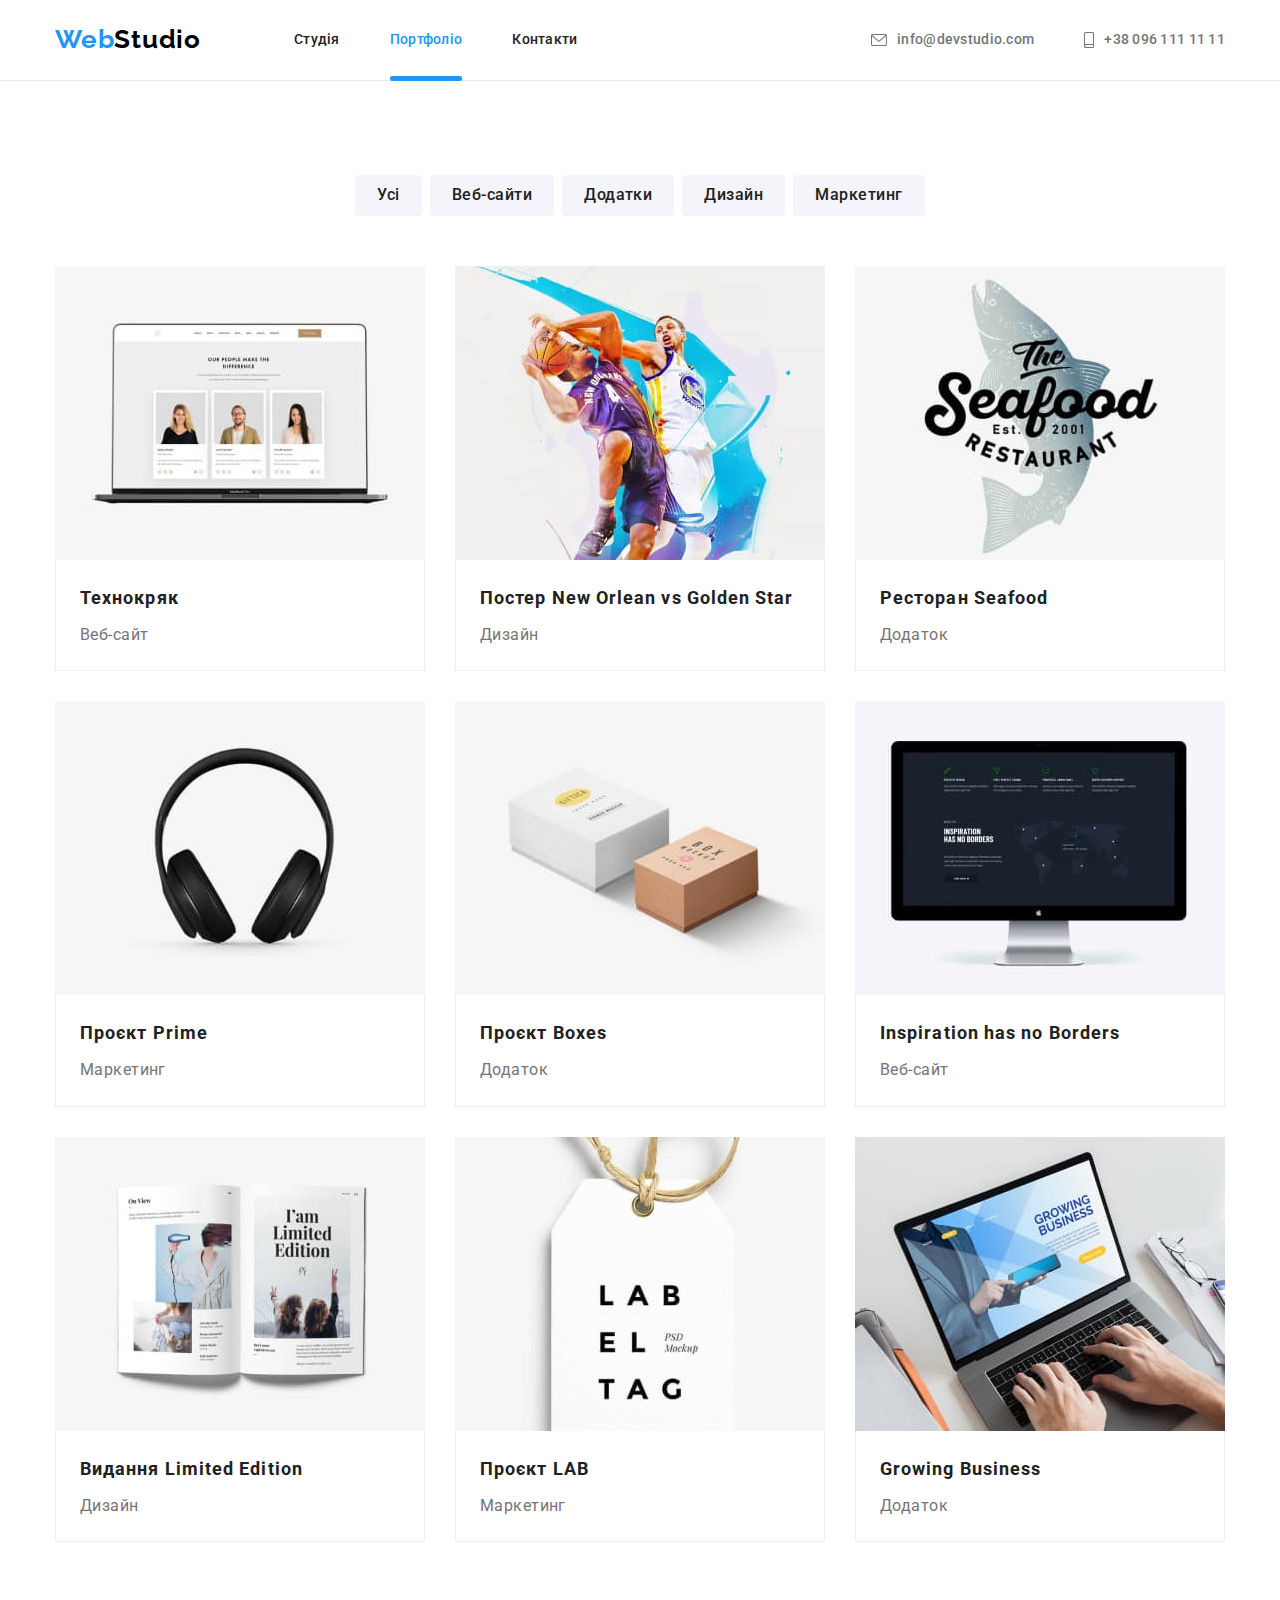
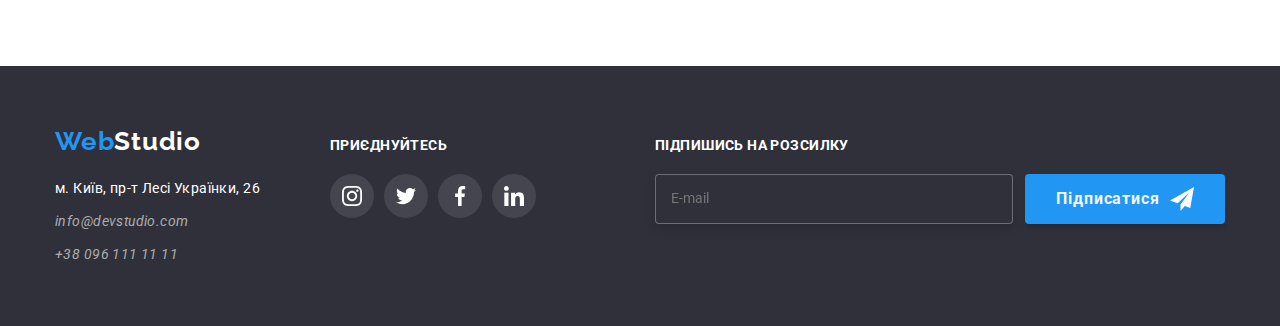
==== commit ce9e49db: "index BEM" ====
--- a/portfolio.html
+++ b/portfolio.html
@@ -15,7 +15,6 @@
       rel="stylesheet"
       href="https://cdnjs.cloudflare.com/ajax/libs/modern-normalize/1.1.0/modern-normalize.min.css"
     />
-    <link rel="stylesheet" href="./css/styles.css" />
     <link rel="stylesheet" href="./css/mail.min.css"/>
   </head>
   <body>
@@ -26,28 +25,28 @@
             ><span class="logo blu">Web</span
             ><span class="logo black">Studio</span></a
           >
-          <ul class="site-nav list">
+          <ul class="site-nav__list">
             <li class="list">
-              <a href="./index.html" class="menu-link link">Студія</a>
+              <a href="./index.html" class="site-nav__link link">Студія</a>
             </li>
             <li class="list">
-              <a href="./portfolio.html" class="menu-link link current"
+              <a href="./portfolio.html" class="site-nav__link link current"
                 >Портфоліо</a
               >
             </li>
-            <li class="list"><a href="" class="menu-link link">Контакти</a></li>
+            <li class="list"><a href="" class="site-nav__link link">Контакти</a></li>
           </ul>
         </nav>
         <ul class="contacts-nav list">
-          <li class="mail list">
+          <li class="site-nav__mail ">
             <a class="link" href="mailto:info@devstudio.com">
-              <svg class="contact-icon-item" width="16" height="12">
+              <svg class="site-nav__icon" width="16" height="12">
                 <use href="./images/icons.svg#icon-envelope"></use></svg>info@devstudio.com</a
             >
           </li>
           <li class="tel list">
             <a class="link" href="tel:+380961111111">
-              <svg class="contact-icon-item" width="10" height="16">
+              <svg class="site-nav__icon" width="10" height="16">
                 <use href="./images/icons.svg#icon-smartphone"></use></svg>+38 096 111 11 11</a
             >
           </li>
@@ -260,18 +259,18 @@
             <ul class="list menu-adress">
               <li class="adres-li">
                 <a
-                  class="maps link cursor footer-text"
+                  class="maps link cursor"
                   href="https://goo.gl/maps/XMLc6LqxGpTmerbL7"
                   >м. Київ, пр-т Лесі Українки, 26</a
                 >
               </li>
               <li class="adres-li">
-                <a class="address link cursor" href="mailto:info@devstudio.com"
+                <a class="address link" href="mailto:info@devstudio.com"
                   >info@devstudio.com</a
                 >
               </li>
               <li>
-                <a class="address link cursor" href="tel:+380961111111"
+                <a class="address link" href="tel:+380961111111"
                   >+38 096 111 11 11</a
                 >
               </li>
@@ -282,7 +281,7 @@
           <p class="text-adres">приєднуйтесь</p>
           <ul class="social-list-adres list">
             <li>
-              <a href="" class="icon-adres-link">
+              <a href="" class="icon-adres__link">
                 <svg aria-label="інстаграм" class="social-adres-icon">
                   <use
                     aria-label="інстаграм"
@@ -292,21 +291,21 @@
               </a>
             </li>
             <li>
-              <a href="" class="icon-adres-link">
+              <a href="" class="icon-adres__link">
                 <svg aria-label="твітер" class="social-adres-icon">
                   <use href="./images/icons.svg#icon-twitter"></use>
                 </svg>
               </a>
             </li>
             <li>
-              <a href="" class="icon-adres-link">
+              <a href="" class="icon-adres__link">
                 <svg aria-label="фейсбук" class="social-adres-icon">
                   <use href="./images/icons.svg#icon-facebook"></use>
                 </svg>
               </a>
             </li>
             <li>
-              <a href="" class="icon-adres-link">
+              <a href="" class="icon-adres__link">
                 <svg aria-label="лінклід" class="social-adres-icon">
                   <use href="./images/icons.svg#icon-linkedin"></use>
                 </svg>
@@ -316,12 +315,12 @@
         </div>
         <div class="form-subscription">
           <p class="text-adres">підпишись на розсилку</p>
-          <form class="form-subscription-item list">
+          <form class="form-subscription__item list">
             <input
               type="email"
               name="email"
               id="email"
-              class="mail-list"
+              class="form-subscription__mail-list"
               placeholder="E-mail"
               required
             />
--- a/css/mail.min.css
+++ b/css/mail.min.css
@@ -1 +1 @@
-:root{--logo-font: "Raleway", sans-serif;--primary-text-color: #757575;--title-text-color: #212121;--secondaty-bg-color: #f5f4fa;--primery-accent-color: #2196f3;--primary-dark-color: #2f303a;--primary-bg-color: #ffffff;--primary-fon-color: #f5f5f5;--timing-function: cubic-bezier(0.4, 0, 0.2, 1)}.visually-hidden{position:absolute;white-space:nowrap;width:1px;height:1px;overflow:hidden;border:0;padding:0;clip:rect(0 0 0 0);clip-path:inset(50%);margin:-1px}h1,h2,h3,h4,p{margin-top:0;margin-bottom:0}ul,ol{margin-top:0;margin-bottom:0;padding-left:0}body{color:var(--primary-text-color);font-size:14px;font-family:"Roboto",sans-serif;letter-spacing:.03em;background-color:var(--primary-bg-color)}img{display:block;max-width:100%;height:auto}button{border:none}.link{color:var(--primary-text-color);text-decoration:none;cursor:pointer}.list{list-style:none}.section{padding-top:94px;padding-bottom:94px}.conteiner{width:1200px;padding-left:15px;padding-right:15px;margin:0 auto}.backdrop{position:fixed;top:0;left:0;width:100%;height:100%;z-index:10;opacity:1;visibility:visible;pointer-events:auto;background:rgba(0,0,0,.2);transition:opacity 500ms ease,visibility 250ms ease}.backdrop.is-hidden{visibility:hidden;opacity:0;pointer-events:none}.modal{position:absolute;top:50%;left:50%;transform:translate(-50%, -50%);height:581px;width:528px;padding:40px;background-color:var(--primary-bg-color);border-radius:4px;box-shadow:0px 1px 3px rgba(0,0,0,.12),0px 1px 1px rgba(0,0,0,.14),0px 2px 1px rgba(0,0,0,.2)}.modal-close-btn{position:absolute;top:8px;right:8px;display:flex;align-items:center;justify-content:center;width:30px;height:30px;border-radius:50%;background-color:rgba(0,0,0,0);border:1px solid rgba(0,0,0,.1);padding:0;cursor:pointer;transition-duration:250ms var(--timing-function),fill 250ms var(--timing-function)}.modal-close-btn:focus,.modal-close-btn:hover{fill:var(--primery-accent-color)}.model-open-but{display:inline-block;text-align:center;padding:10px 32px;font-family:inherit;font-weight:700;font-size:16px;line-height:1.8;letter-spacing:.06em;border-radius:4px;border:0px solid rgba(0,0,0,0);box-shadow:0px 4px 4px rgba(0,0,0,.15);cursor:pointer;background-color:var(--primery-accent-color);color:var(--secondaty-bg-color);transition-duration:250ms var(--timing-function)}.model-open-but:hover,.model-open-but:focus{background-color:#188ce8}.modal-form-field{margin-bottom:10px;font-weight:400;font-size:12px;line-height:1.17;letter-spacing:.01em}.modal-icon{position:absolute;top:50%;left:12px;display:block;transform:translateY(-50%);transition:border-color var(--timing-function)}.form{display:flex;flex-direction:column}.date-com{display:block;width:100%;height:120px;margin-top:4px;padding:12px 16px;resize:none;border:1px solid rgba(33,33,33,.2);border-radius:4px;transition:border-color var(--timing-function)}.label-span-model{display:block;font-weight:400;line-height:1.16px;letter-spacing:.01em;color:#757575;margin-bottom:10px}.input-date{width:100%;height:40px;border:1px solid rgba(33,33,33,.2);border-radius:4px;padding-left:42px;transition:border-color var(--timing-function)}.input-date:focus+.icon{fill:var(--primery-accent-color)}.input-date:focus{outline:none;border-color:var(--primery-accent-color)}.date-com:focus{outline:none;border-color:var(--primery-accent-color)}.modal-form-input-wrapper{position:relative;display:block;margin-top:4px}.modal-form-own-checkbox-icon{display:none}.checkbox-item{text-decoration:underline;color:var(--primery-accent-color);padding-left:5px}textarea{resize:none}.checkbox:checked+.modal-form-own-checkbox{background-color:var(--primery-accent-color);border:var(--primery-accent-color)}.checkbox:checked+.modal-form-own-checkbox .modal-form-own-checkbox-icon{display:block}.checkbox{position:absolute;appearance:none}.checkbox-label{display:flex;justify-content:center}.modal-form-own-checkbox{width:16px;height:15px;border:1px solid #303030;border-radius:2px;cursor:pointer;margin-right:10px}.form-text{margin-bottom:12px;font-family:var(--logo-font);font-weight:700;font-size:20px;line-height:1.15;text-align:center;color:var(--title-text-color)}.button-modal{width:200px;text-align:center;padding:10px 32px;margin-top:30px;align-self:center;font-family:inherit;font-weight:700;font-size:16px;line-height:1.8;letter-spacing:.06em;border-radius:4px;border:0px solid rgba(0,0,0,0);box-shadow:0px 4px 4px rgba(0,0,0,.15);cursor:pointer;background-color:var(--primery-accent-color);color:var(--secondaty-bg-color);transition:background-color var(--timing-function)}.work-conteiner{padding-top:0;color:var(--primary-fon-color)}.work{font-weight:700;font-size:36px;line-height:1.17;text-align:center;margin-bottom:50px;color:var(--title-text-color)}.work-img{position:relative;margin-right:30px}.work-img>.thumb{position:absolute;display:flex;justify-content:center;align-items:center;bottom:0;width:370px;height:70px;font-weight:700;line-height:1,14;text-transform:uppercase;color:#fff;background:rgba(47,48,58,.8)}.work-img:nth-child(3n){margin-right:0}.work-img:nth-child(n+3){margin-right:0}.work-box{display:flex}.logo{text-decoration:none;font-family:var(--logo-font);font-weight:700;font-size:26px;line-height:1.19;letter-spacing:.03em}.logo.head{margin-right:93px;padding-top:24px;padding-bottom:25px}.logo .blue{color:var(--primery-accent-color)}.logo .black{color:#000}.logo .white{color:var(--primary-bg-color)}.box-header{color:#2196f3}.blu{color:var(--primery-accent-color)}.white{color:var(--primary-bg-color)}.main-header{background-color:var(--primary-bg-color);border-bottom:1px solid #ececec}.page-header-container{display:flex;align-items:center;justify-content:space-between}.site-nav{display:flex;align-items:center}.site-nav.list{display:flex;column-gap:50px;margin-right:auto}.site-nav .link{display:block;padding-top:32px;padding-bottom:32px;font-family:var(--primary-font);font-weight:500;font-size:14px;line-height:1.14;letter-spacing:.02em;color:var(--title-text-color);transition:color 250ms var(--timing-function)}.site-nav .link:focus,.site-nav .link:hover,.site-nav .link:active{color:var(--primery-accent-color)}.site-nav .link.current{color:var(--primery-accent-color)}.contacts-nav.list{display:flex;color:var(--primary-text-color);font-weight:500;font-size:14px;line-height:1.14;letter-spacing:.02em}.contacts-nav .link:focus,.contacts-nav .link:hover{color:var(--primery-accent-color)}.contacts-nav .link{display:flex;align-items:center;justify-content:center;padding-top:32px;padding-bottom:32px;color:var(--primary-text-color);transition:color 250ms var(--timing-function)}.mail .list{margin-right:50px}.mail.list-footer{list-style:none;margin-bottom:9px}.mail.list{margin-right:50px}.menu-link{position:relative;display:block;color:currentColor}.menu-link::after{content:"";position:absolute;left:0;bottom:0;border-radius:2px;display:block;width:100%;height:5px;opacity:0;background-color:var(--primery-accent-color)}.current:after{opacity:1;bottom:-1px}.contact-icon-item{align-items:center;justify-content:center;margin-right:10px;fill:currentColor}.hero{background-color:var(--primary-dark-color);background-image:linear-gradient(rgba(47, 48, 58, 0.4), rgba(47, 48, 58, 0.4)),url("../images/fon.jpg");background-size:cover;max-width:1600px;text-align:center;margin-left:auto;margin-right:auto;text-align:center;padding:200px 0}.text{font-weight:900;font-size:44px;line-height:60px;letter-spacing:.06em;text-transform:uppercase;color:var(--primary-bg-color);width:696px;margin:0 auto;margin-bottom:30px}.footer{padding-top:60px;padding-bottom:60px;background:var(--primary-dark-color)}.cursor{cursor:default;font-style:normal}.maps{font-weight:400;line-height:1.7;color:var(--primary-bg-color)}.btn{display:inline-flex;align-items:center;justify-content:center;text-align:left;width:200px;height:50px;padding:10px 28px;font-family:inherit;font-weight:700;font-size:16px;line-height:1.8;letter-spacing:.06em;border-radius:4px;border:0px solid rgba(0,0,0,0);box-shadow:0px 4px 4px rgba(0,0,0,.15);cursor:pointer;background-color:var(--primery-accent-color);color:var(--secondaty-bg-color);transition:background-color var(--timing-function)}.address{line-height:1.7;color:rgba(255,255,255,.6)}.social-list-adres{display:flex;align-items:center;justify-content:center;column-gap:10px}.form-subscription{margin-left:auto}.form-subscription-item{position:relative;display:flex;align-items:center;justify-content:center;column-gap:12px}.footer-box{display:inline-block;margin-right:70px}.icon-adres-link{display:flex;align-items:center;justify-content:center;width:44px;height:44px;border-radius:50%;background-color:rgba(255,255,255,.1);transition:background-color 250ms var(--timing-function)}.icon-adres-link:hover,.icon-adres-link:focus{background-color:var(--primery-accent-color)}.social-adres-icon{width:20px;height:20px;fill:var(--primary-bg-color)}.box-web{display:flex;align-items:baseline}.text-adres{color:var(--primary-bg-color);line-height:1.14;font-weight:700;font-size:14px;text-transform:uppercase;margin-bottom:20px}.btn-svg{margin-left:10px}.mail-list{width:358px;padding:15px;font-weight:400;line-height:1.25;border-radius:4px;background:#2f303a;color:rgba(255,255,255,.6);border:1px solid rgba(255,255,255,.3);filter:drop-shadow(0px 4px 4px rgba(0, 0, 0, 0.15))}.adres-li{margin-bottom:9px}.menu-adress{display:block;margin-top:20px}.team-section{background-color:var(--secondaty-bg-color)}.work-team{display:flex}.people-box{background-color:var(--primary-bg-color);box-shadow:0px 1px 3px rgba(0,0,0,.12),0px 1px 1px rgba(0,0,0,.14),0px 2px 1px rgba(0,0,0,.2);border-radius:0px 0px 4px 4px;margin-right:30px}.people-box:nth-child(4n){margin-right:0}.people-box:nth-child(n+4){margin-right:0}.people{margin-top:30px;font-weight:500;font-size:16px;line-height:1.9;text-align:center;color:var(--title-text-color)}.profession{font-size:16px;line-height:1.9;text-align:center;margin-bottom:16px;color:var(--primary-text-color)}.social-list{display:flex;justify-content:center;column-gap:10px}.social-list{display:flex;align-items:center;justify-content:center;column-gap:10px;margin-bottom:30px}.social-list-link{display:flex;align-items:center;justify-content:center;width:44px;height:44px;border-radius:50%;background-color:#fff;transition:background-color 250ms var(--timing-function),fill 250ms var(--timing-function)}.social-list-link:hover,.social-list-link:focus{background-color:var(--primery-accent-color)}.social-list-link:hover .social-list-icon,.social-list-link:focus .social-list-icon{fill:var(--primary-bg-color)}.social-list-icon{width:20px;height:20px;fill:#afb1b8;align-items:center;justify-content:center;transition:fill 250ms var(--timing-function)}.company-item{display:flex;align-items:center;justify-content:center;gap:30px}.company-list{display:flex;align-items:center;justify-content:center;width:170px;height:92px;border:1px solid #afb1b8;border-radius:4px;transition:border-color 250ms var(--timing-function)}.company-list:hover,.company-list:focus{border-color:var(--primery-accent-color)}.company-icon{display:flex;align-items:center;justify-content:center;width:100%;height:100%;color:#afb1b8;fill:currentColor;transition:fill 250ms var(--timing-function)}.company-icon.link:hover,.company-icon.link:focus{fill:var(--primery-accent-color)}.work-list{margin-bottom:10px;font-weight:700;font-size:14px;line-height:1.14;text-transform:uppercase;color:var(--title-text-color)}.features-item{line-height:1.7;color:var(--primary-text-color)}.employees{display:flex}.employees-card:nth-child(4n){margin-right:0}.employees-card:nth-child(n+4){margin-right:0}.employees-card{margin-right:30px}.thumb-icon{display:flex;align-items:center;justify-content:center;width:270px;height:120px;border-radius:4px;margin-bottom:30px;background-color:var(--secondaty-bg-color)}.flex-menu{display:flex;justify-content:center;list-style:none;column-gap:8px}.model-open-button{display:inline-block;text-align:center;padding:6px 22px;font-family:inherit;font-weight:500;font-size:16px;line-height:1.8;letter-spacing:.03em;border-radius:4px;border:0px solid rgba(0,0,0,0);cursor:pointer;color:var(--title-text-color);background-color:var(--secondaty-bg-color);transition:color 250ms var(--timing-function),background-color 250ms var(--timing-function),box-shadow 250ms var(--timing-function)}.model-open-button:hover,.model-open-button:focus{color:var(--primary-bg-color);background:var(--primery-accent-color);box-shadow:0px 4px 4px rgba(0,0,0,.15)}.flex-conteiner{display:flex;flex-wrap:wrap;margin-top:50px}.flex-element{margin-right:30px;margin-bottom:30px;width:370px;transition:box-shadow 250ms var(--timing-function)}.flex-element:nth-child(3n){margin-right:0}.flex-element:hover{box-shadow:0px 1px 1px rgba(0,0,0,.12),0px 4px 4px rgba(0,0,0,.06),1px 4px 6px rgba(0,0,0,.16)}.work-content.link{display:block;width:294px;width:370px;transition:box-shadow 250ms var(--timing-function)}.work-content:hover .overlay,.work-content:focus .overlay{transform:translateY(0%)}.work-content.link:hover,.work-content.link:focus{box-shadow:0px 1px 1px rgba(0,0,0,.12),0px 4px 4px rgba(0,0,0,.06),1px 4px 6px rgba(0,0,0,.16)}.teal-list-img{position:relative;overflow:hidden}.overlay{position:absolute;top:0;left:0;width:100%;height:100%;font-weight:400;font-size:18px;line-height:28px;background-color:rgba(33,150,243,.9);color:var(--secondaty-bg-color);padding:63px 24px;overflow:auto;transform:translateY(100%);transition:transform 250ms var(--timing-function)}.list-blok{padding-left:24px;padding-right:24px;padding-bottom:20px;padding-top:20px;padding:20px 24px;border:1px solid #eee;border-top:0}.list-pro{font-weight:700;font-size:18px;line-height:2;letter-spacing:.06em;color:var(--title-text-color);margin-bottom:4px}.list-filtr{font-size:16px;line-height:1.9;color:var(--primary-text-color);margin:0}/*# sourceMappingURL=mail.min.css.map */+:root{--logo-font: "Raleway", sans-serif;--primary-text-color: #757575;--title-text-color: #212121;--secondaty-bg-color: #f5f4fa;--primery-accent-color: #2196f3;--primary-dark-color: #2f303a;--primary-bg-color: #ffffff;--primary-fon-color: #f5f5f5;--timing-function: cubic-bezier(0.4, 0, 0.2, 1)}.visually-hidden{position:absolute;white-space:nowrap;width:1px;height:1px;overflow:hidden;border:0;padding:0;clip:rect(0 0 0 0);clip-path:inset(50%);margin:-1px}h1,h2,h3,h4,p{margin-top:0;margin-bottom:0}ul,ol{margin-top:0;margin-bottom:0;padding-left:0}body{color:var(--primary-text-color);font-size:14px;font-family:"Roboto",sans-serif;letter-spacing:.03em;background-color:var(--primary-bg-color)}img{display:block;max-width:100%;height:auto}button{border:none}.link{color:var(--primary-text-color);text-decoration:none;cursor:pointer}.list{list-style:none}.section{padding-top:94px;padding-bottom:94px}.conteiner{width:1200px;padding-left:15px;padding-right:15px;margin:0 auto}.backdrop{position:fixed;top:0;left:0;width:100%;height:100%;z-index:10;opacity:1;visibility:visible;pointer-events:auto;background:rgba(0,0,0,.2);transition:opacity 500ms ease,visibility 250ms ease}.backdrop.is-hidden{visibility:hidden;opacity:0;pointer-events:none}.modal{position:absolute;top:50%;left:50%;transform:translate(-50%, -50%);height:581px;width:528px;padding:40px;background-color:var(--primary-bg-color);border-radius:4px;box-shadow:0px 1px 3px rgba(0,0,0,.12),0px 1px 1px rgba(0,0,0,.14),0px 2px 1px rgba(0,0,0,.2)}.modal-close-btn{position:absolute;top:8px;right:8px;display:flex;align-items:center;justify-content:center;width:30px;height:30px;border-radius:50%;background-color:rgba(0,0,0,0);border:1px solid rgba(0,0,0,.1);padding:0;cursor:pointer;transition-duration:250ms var(--timing-function),fill 250ms var(--timing-function)}.modal-close-btn:focus,.modal-close-btn:hover{fill:var(--primery-accent-color)}.hero-model-open-but{display:inline-block;text-align:center;padding:10px 32px;font-family:inherit;font-weight:700;font-size:16px;line-height:1.8;letter-spacing:.06em;border-radius:4px;border:0px solid rgba(0,0,0,0);box-shadow:0px 4px 4px rgba(0,0,0,.15);cursor:pointer;background-color:var(--primery-accent-color);color:var(--secondaty-bg-color);transition-duration:250ms var(--timing-function)}.hero-model-open-but:hover,.hero-model-open-but:focus{background-color:#188ce8}.modal-form-field{margin-bottom:10px;font-weight:400;font-size:12px;line-height:1.17;letter-spacing:.01em}.modal-icon{position:absolute;top:50%;left:12px;display:block;transform:translateY(-50%);transition:border-color var(--timing-function)}.form{display:flex;flex-direction:column}.date-com{display:block;width:100%;height:120px;margin-top:4px;padding:12px 16px;resize:none;border:1px solid rgba(33,33,33,.2);border-radius:4px;transition:border-color var(--timing-function)}.date-com:focus{outline:none;border-color:var(--primery-accent-color)}.label-span-model{display:block;font-weight:400;line-height:1.16px;letter-spacing:.01em;color:#757575;margin-bottom:10px}.input-date{width:100%;height:40px;border:1px solid rgba(33,33,33,.2);border-radius:4px;padding-left:42px;transition:border-color var(--timing-function)}.input-date:focus{outline:none;border-color:var(--primery-accent-color)}.input-date:focus+.icon{fill:var(--primery-accent-color)}.modal-form-input-wrapper{position:relative;display:block;margin-top:4px}.modal-form-own-checkbox-icon{display:none}.checkbox-item{text-decoration:underline;color:var(--primery-accent-color);padding-left:5px}textarea{resize:none}.checkbox:checked+.modal-form-own-checkbox{background-color:var(--primery-accent-color);border:var(--primery-accent-color)}.checkbox:checked+.modal-form-own-checkbox .modal-form-own-checkbox-icon{display:block}.checkbox{position:absolute;appearance:none}.checkbox-label{display:flex;justify-content:center}.modal-form-own-checkbox{width:16px;height:15px;border:1px solid #303030;border-radius:2px;cursor:pointer;margin-right:10px}.form-text{margin-bottom:12px;font-family:var(--logo-font);font-weight:700;font-size:20px;line-height:1.15;text-align:center;color:var(--title-text-color)}.button-modal{width:200px;text-align:center;padding:10px 32px;margin-top:30px;align-self:center;font-family:inherit;font-weight:700;font-size:16px;line-height:1.8;letter-spacing:.06em;border-radius:4px;border:0px solid rgba(0,0,0,0);box-shadow:0px 4px 4px rgba(0,0,0,.15);cursor:pointer;background-color:var(--primery-accent-color);color:var(--secondaty-bg-color);transition:background-color var(--timing-function)}.work-conteiner{padding-top:0;color:var(--primary-fon-color)}.work__title{font-weight:700;font-size:36px;line-height:1.17;text-align:center;margin-bottom:50px;color:var(--title-text-color)}.work-img>.work-thumb{position:absolute;display:flex;justify-content:center;align-items:center;bottom:0;width:370px;height:70px;font-weight:700;line-height:1,14;text-transform:uppercase;color:#fff;background:rgba(47,48,58,.8)}.work-img{position:relative;margin-right:30px}.work-img:nth-child(3n){margin-right:0}.work-img:nth-child(n+3){margin-right:0}.work-box{display:flex}.logo{text-decoration:none;font-family:var(--logo-font);font-weight:700;font-size:26px;line-height:1.19;letter-spacing:.03em}.logo.head{margin-right:93px;padding-top:24px;padding-bottom:25px}.logo .blue{color:var(--primery-accent-color)}.logo .black{color:#000}.logo .white{color:var(--primary-bg-color)}.box-header{color:#2196f3}.blu{color:var(--primery-accent-color)}.white{color:var(--primary-bg-color)}.main-header{background-color:var(--primary-bg-color);border-bottom:1px solid #ececec}.page-header-container{display:flex;align-items:center;justify-content:space-between}.site-nav{display:flex;align-items:center}.site-nav__list{display:flex;column-gap:50px;margin-right:auto}.site-nav .link{display:block;padding-top:32px;padding-bottom:32px;font-family:var(--primary-font);font-weight:500;font-size:14px;line-height:1.14;letter-spacing:.02em;color:var(--title-text-color);transition:color 250ms var(--timing-function)}.site-nav .link:focus,.site-nav .link:hover,.site-nav .link:active{color:var(--primery-accent-color)}.site-nav .link.current{color:var(--primery-accent-color)}.contacts-nav.list{display:flex;color:var(--primary-text-color);font-weight:500;font-size:14px;line-height:1.14;letter-spacing:.02em}.contacts-nav .link{display:flex;align-items:center;justify-content:center;padding-top:32px;padding-bottom:32px;color:var(--primary-text-color);transition:color 250ms var(--timing-function)}.contacts-nav .link:focus,.contacts-nav .link:hover{color:var(--primery-accent-color)}.mail.list-footer{list-style:none;margin-bottom:9px}.site-nav__mail{margin-right:50px}.site-nav__link{position:relative;display:block;color:currentColor}.site-nav__link::after{content:"";position:absolute;left:0;bottom:0;border-radius:2px;display:block;width:100%;height:5px;opacity:0;background-color:var(--primery-accent-color)}.current:after{opacity:1;bottom:-1px}.site-nav__icon{align-items:center;justify-content:center;margin-right:10px;fill:currentColor}.hero{background-color:var(--primary-dark-color);background-image:linear-gradient(rgba(47, 48, 58, 0.4), rgba(47, 48, 58, 0.4)),url("../images/fon.jpg");background-size:cover;max-width:1600px;text-align:center;margin-left:auto;margin-right:auto;text-align:center;padding:200px 0}.hero-section__text{font-weight:900;font-size:44px;line-height:60px;letter-spacing:.06em;text-transform:uppercase;color:var(--primary-bg-color);width:696px;margin:0 auto;margin-bottom:30px}.footer{padding-top:60px;padding-bottom:60px;background:var(--primary-dark-color)}.cursor{cursor:default;font-style:normal}.maps{font-weight:400;line-height:1.7;color:var(--primary-bg-color)}.btn{display:inline-flex;align-items:center;justify-content:center;text-align:left;width:200px;height:50px;padding:10px 28px;font-family:inherit;font-weight:700;font-size:16px;line-height:1.8;letter-spacing:.06em;border-radius:4px;border:0px solid rgba(0,0,0,0);box-shadow:0px 4px 4px rgba(0,0,0,.15);cursor:pointer;background-color:var(--primery-accent-color);color:var(--secondaty-bg-color);transition:background-color var(--timing-function)}.address{line-height:1.7;color:rgba(255,255,255,.6)}.social-list-adres{display:flex;align-items:center;justify-content:center;column-gap:10px}.form-subscription{margin-left:auto}.form-subscription__item{position:relative;display:flex;align-items:center;justify-content:center;column-gap:12px}.footer-box{display:inline-block;margin-right:70px}.icon-adres__link{display:flex;align-items:center;justify-content:center;width:44px;height:44px;border-radius:50%;background-color:rgba(255,255,255,.1);transition:background-color 250ms var(--timing-function)}.icon-adres__link:hover,.icon-adres__link:focus{background-color:var(--primery-accent-color)}.social-adres-icon{width:20px;height:20px;fill:var(--primary-bg-color)}.box-web{display:flex;align-items:baseline}.text-adres{color:var(--primary-bg-color);line-height:1.14;font-weight:700;font-size:14px;text-transform:uppercase;margin-bottom:20px}.btn-svg{margin-left:10px}.form-subscription__mail-list{width:358px;padding:15px;font-weight:400;line-height:1.25;border-radius:4px;background:#2f303a;color:rgba(255,255,255,.6);border:1px solid rgba(255,255,255,.3);filter:drop-shadow(0px 4px 4px rgba(0, 0, 0, 0.15))}.adres-li{margin-bottom:9px}.menu-adress{display:block;margin-top:20px}.team-section{background-color:var(--secondaty-bg-color)}.work-team{display:flex}.people-box{background-color:var(--primary-bg-color);box-shadow:0px 1px 3px rgba(0,0,0,.12),0px 1px 1px rgba(0,0,0,.14),0px 2px 1px rgba(0,0,0,.2);border-radius:0px 0px 4px 4px;margin-right:30px}.people-box:nth-child(4n){margin-right:0}.people-box:nth-child(n+4){margin-right:0}.people{margin-top:30px;font-weight:500;font-size:16px;line-height:1.9;text-align:center;color:var(--title-text-color)}.profession{font-size:16px;line-height:1.9;text-align:center;margin-bottom:16px;color:var(--primary-text-color)}.social-list{display:flex;justify-content:center;column-gap:10px}.social-list{display:flex;align-items:center;justify-content:center;column-gap:10px;margin-bottom:30px}.social-list-link{display:flex;align-items:center;justify-content:center;width:44px;height:44px;border-radius:50%;background-color:#fff;transition:background-color 250ms var(--timing-function),fill 250ms var(--timing-function)}.social-list-link:hover,.social-list-link:focus{background-color:var(--primery-accent-color)}.social-list-link:hover .social-list-icon,.social-list-link:focus .social-list-icon{fill:var(--primary-bg-color)}.social-list-icon{width:20px;height:20px;fill:#afb1b8;align-items:center;justify-content:center;transition:fill 250ms var(--timing-function)}.company-item{display:flex;align-items:center;justify-content:center;gap:30px}.company-list{display:flex;align-items:center;justify-content:center;width:170px;height:92px;border:1px solid #afb1b8;border-radius:4px;transition:border-color 250ms var(--timing-function)}.company-list:hover,.company-list:focus{border-color:var(--primery-accent-color)}.company__icon{display:flex;align-items:center;justify-content:center;width:100%;height:100%;color:#afb1b8;fill:currentColor;transition:fill 250ms var(--timing-function)}.company__icon:hover,.company__icon:focus{fill:var(--primery-accent-color)}.employees-work__list{margin-bottom:10px;font-weight:700;font-size:14px;line-height:1.14;text-transform:uppercase;color:var(--title-text-color)}.employees__text{line-height:1.7;color:var(--primary-text-color)}.employees{display:flex}.employees__card{margin-right:30px}.employees__card:nth-child(4n){margin-right:0}.employees__card:nth-child(n+4){margin-right:0}.employees-thumb__icon{display:flex;align-items:center;justify-content:center;width:270px;height:120px;border-radius:4px;margin-bottom:30px;background-color:var(--secondaty-bg-color)}.flex-menu{display:flex;justify-content:center;list-style:none;column-gap:8px}.model-open-button{display:inline-block;text-align:center;padding:6px 22px;font-family:inherit;font-weight:500;font-size:16px;line-height:1.8;letter-spacing:.03em;border-radius:4px;border:0px solid rgba(0,0,0,0);cursor:pointer;color:var(--title-text-color);background-color:var(--secondaty-bg-color);transition:color 250ms var(--timing-function),background-color 250ms var(--timing-function),box-shadow 250ms var(--timing-function)}.model-open-button:hover,.model-open-button:focus{color:var(--primary-bg-color);background:var(--primery-accent-color);box-shadow:0px 4px 4px rgba(0,0,0,.15)}.flex-conteiner{display:flex;flex-wrap:wrap;margin-top:50px}.flex-element{margin-right:30px;margin-bottom:30px;width:370px;transition:box-shadow 250ms var(--timing-function)}.flex-element:nth-child(3n){margin-right:0}.flex-element:hover{box-shadow:0px 1px 1px rgba(0,0,0,.12),0px 4px 4px rgba(0,0,0,.06),1px 4px 6px rgba(0,0,0,.16)}.work-content .link{display:block;width:294px;width:370px;transition:box-shadow 250ms var(--timing-function)}.work-content .link:hover,.work-content .link:focus{box-shadow:0px 1px 1px rgba(0,0,0,.12),0px 4px 4px rgba(0,0,0,.06),1px 4px 6px rgba(0,0,0,.16)}.work-content:hover .overlay,.work-content:focus .overlay{transform:translateY(0%)}.teal-list-img{position:relative;overflow:hidden}.overlay{position:absolute;top:0;left:0;width:100%;height:100%;font-weight:400;font-size:18px;line-height:28px;background-color:rgba(33,150,243,.9);color:var(--secondaty-bg-color);padding:63px 24px;overflow:auto;transform:translateY(100%);transition:transform 250ms var(--timing-function)}.list-blok{padding-left:24px;padding-right:24px;padding-bottom:20px;padding-top:20px;padding:20px 24px;border:1px solid #eee;border-top:0}.list-pro{font-weight:700;font-size:18px;line-height:2;letter-spacing:.06em;color:var(--title-text-color);margin-bottom:4px}.list-filtr{font-size:16px;line-height:1.9;color:var(--primary-text-color);margin:0}/*# sourceMappingURL=mail.min.css.map */